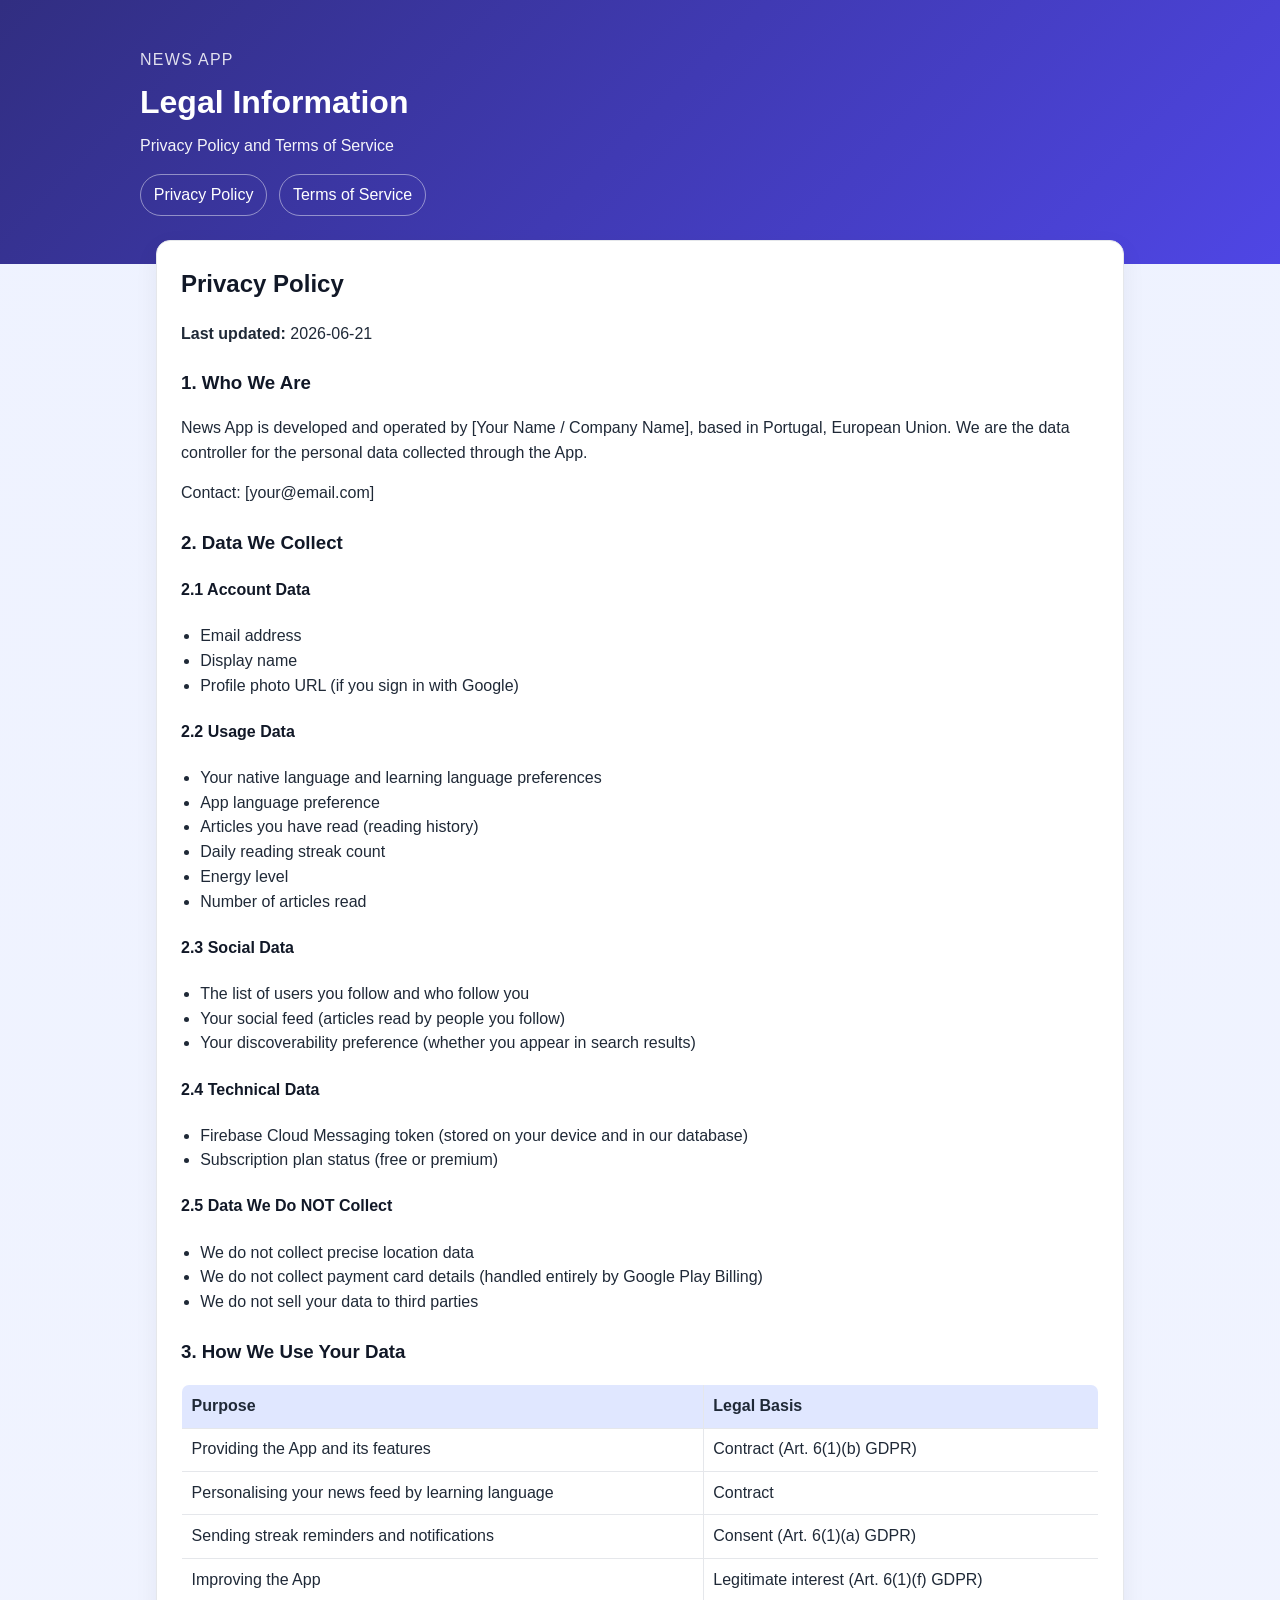
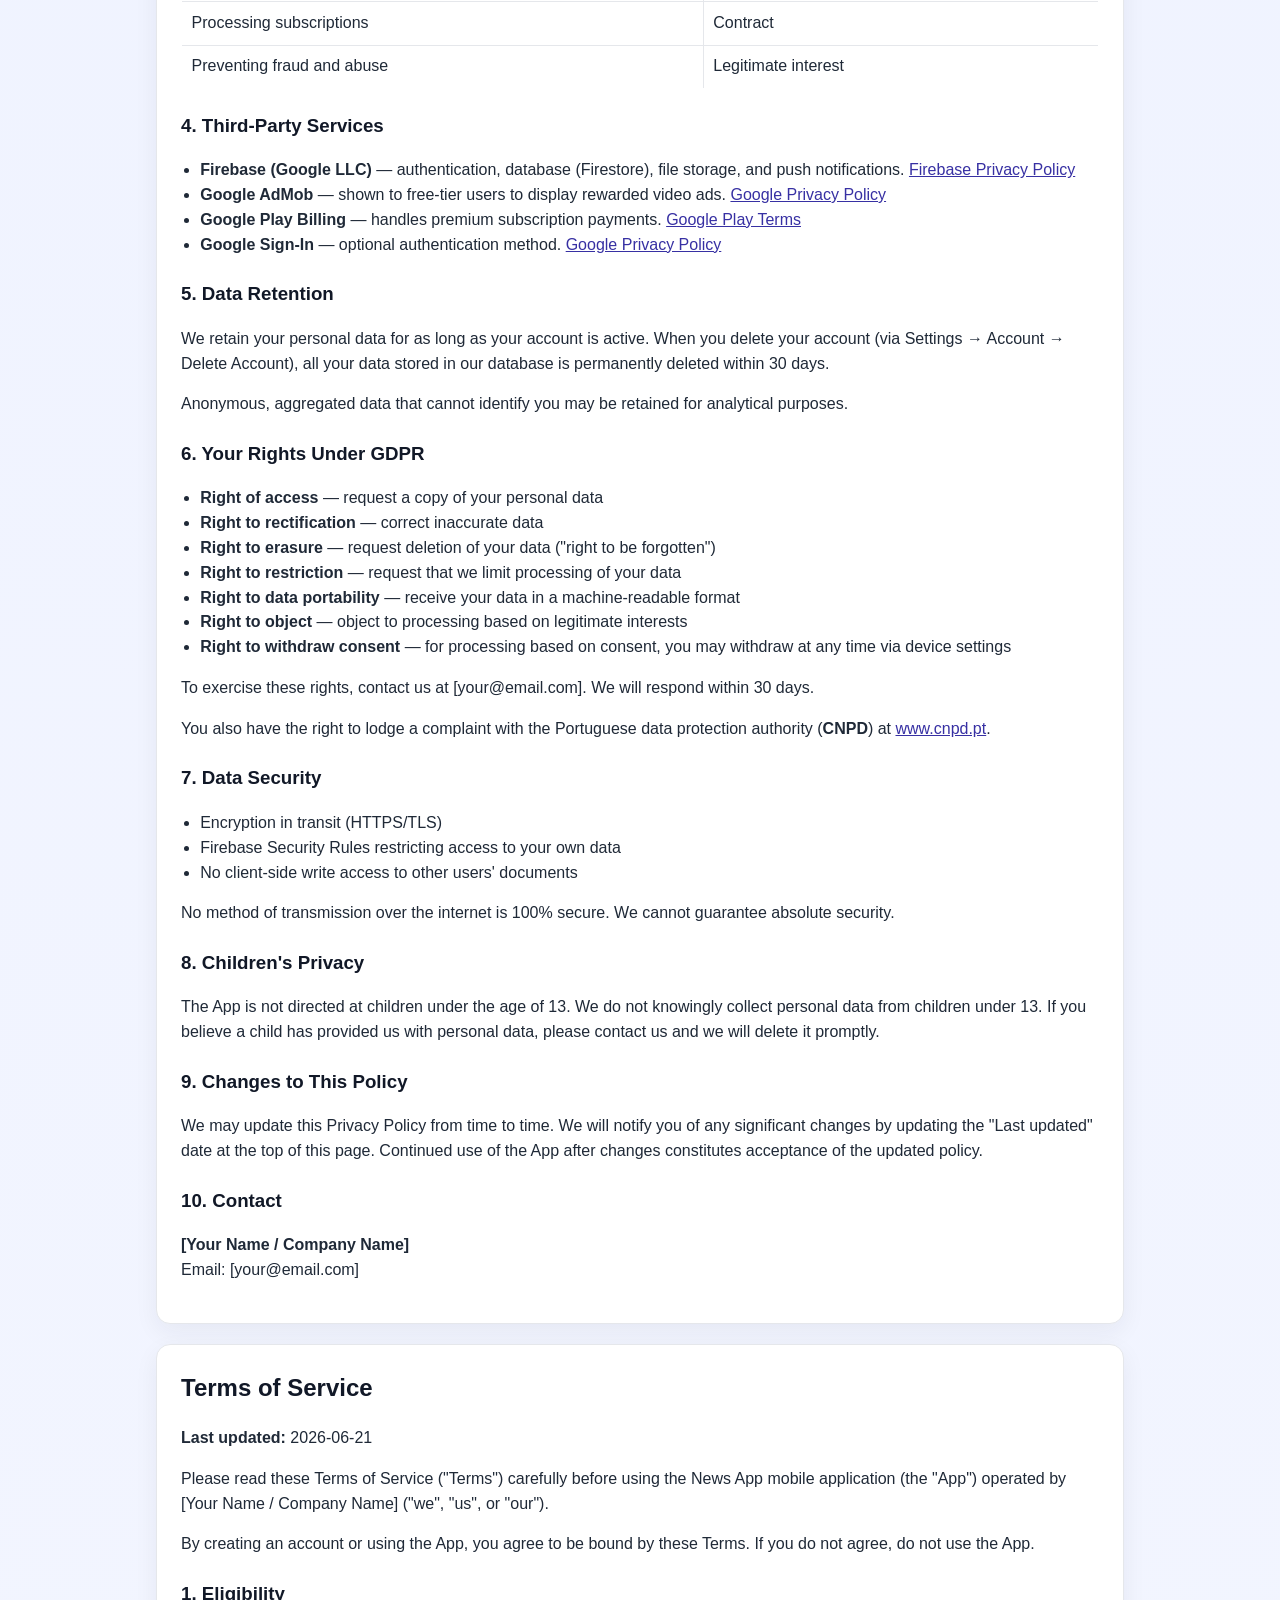
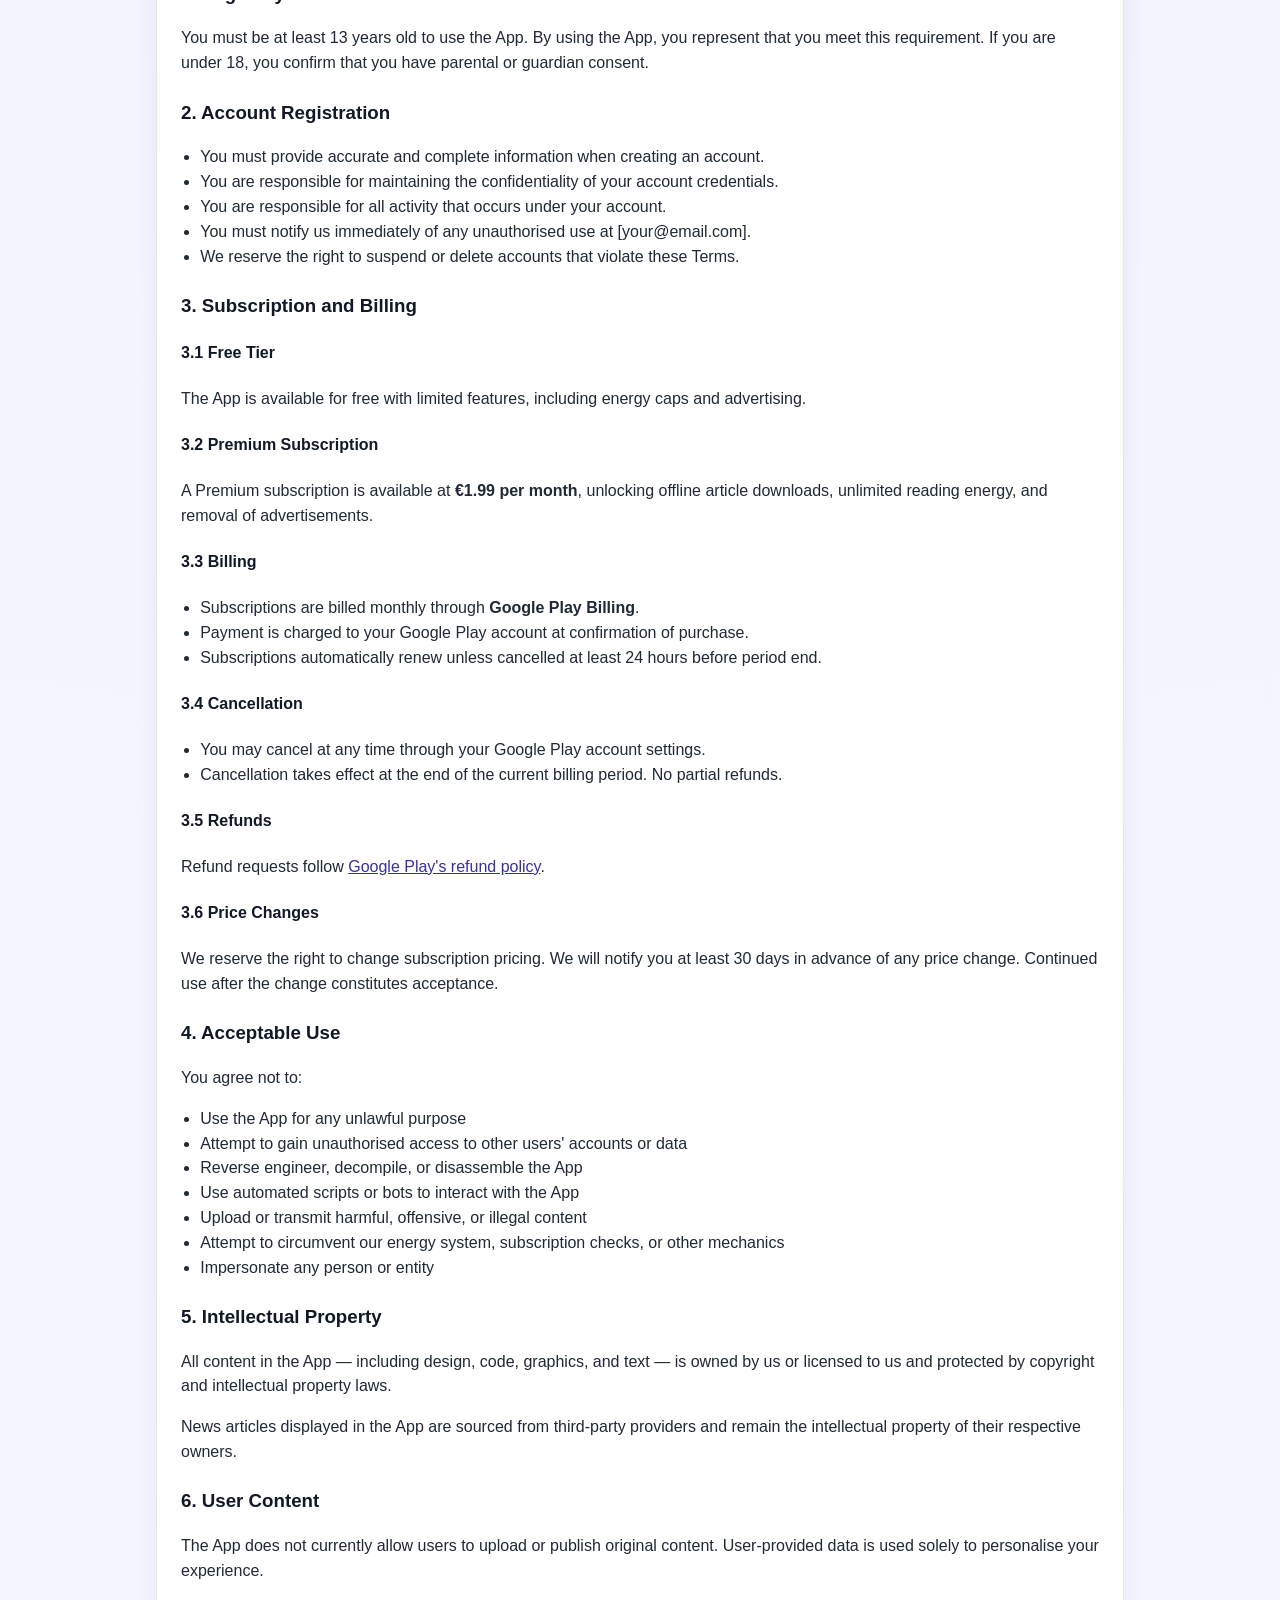
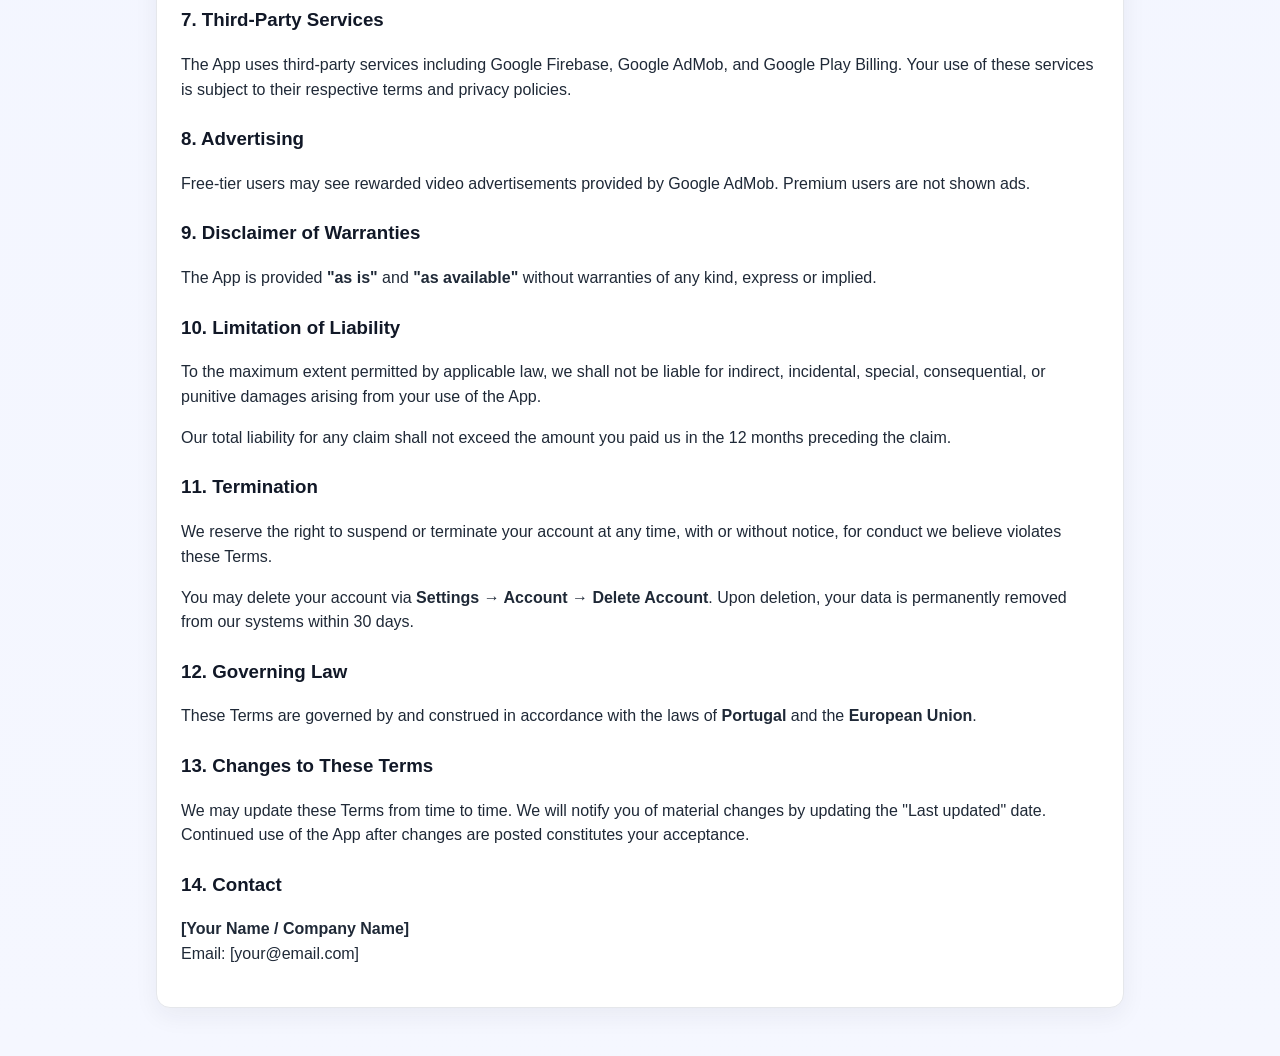
==== index.html @ 48997509 "feat: add styled static legal website with privacy and terms" ====
<!doctype html>
<html lang="en">
  <head>
    <meta charset="UTF-8" />
    <meta name="viewport" content="width=device-width, initial-scale=1.0" />
    <title>News App Legal</title>
    <link rel="stylesheet" href="./styles.css" />
  </head>
  <body>
    <header class="hero">
      <div class="hero__inner">
        <p class="eyebrow">News App</p>
        <h1>Legal Information</h1>
        <p class="hero__subtitle">Privacy Policy and Terms of Service</p>
        <nav>
          <a href="#privacy-policy">Privacy Policy</a>
          <a href="#terms-of-service">Terms of Service</a>
        </nav>
      </div>
    </header>

    <main class="container">
      <article id="privacy-policy" class="panel">
        <h2>Privacy Policy</h2>
        <p><strong>Last updated:</strong> 2026-06-21</p>

        <h3>1. Who We Are</h3>
        <p>
          News App is developed and operated by [Your Name / Company Name], based in Portugal,
          European Union. We are the data controller for the personal data collected through the App.
        </p>
        <p>Contact: [your@email.com]</p>

        <h3>2. Data We Collect</h3>
        <h4>2.1 Account Data</h4>
        <ul>
          <li>Email address</li>
          <li>Display name</li>
          <li>Profile photo URL (if you sign in with Google)</li>
        </ul>

        <h4>2.2 Usage Data</h4>
        <ul>
          <li>Your native language and learning language preferences</li>
          <li>App language preference</li>
          <li>Articles you have read (reading history)</li>
          <li>Daily reading streak count</li>
          <li>Energy level</li>
          <li>Number of articles read</li>
        </ul>

        <h4>2.3 Social Data</h4>
        <ul>
          <li>The list of users you follow and who follow you</li>
          <li>Your social feed (articles read by people you follow)</li>
          <li>Your discoverability preference (whether you appear in search results)</li>
        </ul>

        <h4>2.4 Technical Data</h4>
        <ul>
          <li>Firebase Cloud Messaging token (stored on your device and in our database)</li>
          <li>Subscription plan status (free or premium)</li>
        </ul>

        <h4>2.5 Data We Do NOT Collect</h4>
        <ul>
          <li>We do not collect precise location data</li>
          <li>We do not collect payment card details (handled entirely by Google Play Billing)</li>
          <li>We do not sell your data to third parties</li>
        </ul>

        <h3>3. How We Use Your Data</h3>
        <table>
          <thead>
            <tr>
              <th>Purpose</th>
              <th>Legal Basis</th>
            </tr>
          </thead>
          <tbody>
            <tr>
              <td>Providing the App and its features</td>
              <td>Contract (Art. 6(1)(b) GDPR)</td>
            </tr>
            <tr>
              <td>Personalising your news feed by learning language</td>
              <td>Contract</td>
            </tr>
            <tr>
              <td>Sending streak reminders and notifications</td>
              <td>Consent (Art. 6(1)(a) GDPR)</td>
            </tr>
            <tr>
              <td>Improving the App</td>
              <td>Legitimate interest (Art. 6(1)(f) GDPR)</td>
            </tr>
            <tr>
              <td>Processing subscriptions</td>
              <td>Contract</td>
            </tr>
            <tr>
              <td>Preventing fraud and abuse</td>
              <td>Legitimate interest</td>
            </tr>
          </tbody>
        </table>

        <h3>4. Third-Party Services</h3>
        <ul>
          <li>
            <strong>Firebase (Google LLC)</strong> — authentication, database (Firestore), file storage,
            and push notifications.
            <a href="https://firebase.google.com/support/privacy">Firebase Privacy Policy</a>
          </li>
          <li>
            <strong>Google AdMob</strong> — shown to free-tier users to display rewarded video ads.
            <a href="https://policies.google.com/privacy">Google Privacy Policy</a>
          </li>
          <li>
            <strong>Google Play Billing</strong> — handles premium subscription payments.
            <a href="https://play.google.com/about/play-terms/">Google Play Terms</a>
          </li>
          <li>
            <strong>Google Sign-In</strong> — optional authentication method.
            <a href="https://policies.google.com/privacy">Google Privacy Policy</a>
          </li>
        </ul>

        <h3>5. Data Retention</h3>
        <p>
          We retain your personal data for as long as your account is active. When you delete your
          account (via Settings → Account → Delete Account), all your data stored in our database is
          permanently deleted within 30 days.
        </p>
        <p>
          Anonymous, aggregated data that cannot identify you may be retained for analytical purposes.
        </p>

        <h3>6. Your Rights Under GDPR</h3>
        <ul>
          <li><strong>Right of access</strong> — request a copy of your personal data</li>
          <li><strong>Right to rectification</strong> — correct inaccurate data</li>
          <li><strong>Right to erasure</strong> — request deletion of your data ("right to be forgotten")</li>
          <li>
            <strong>Right to restriction</strong> — request that we limit processing of your data
          </li>
          <li>
            <strong>Right to data portability</strong> — receive your data in a machine-readable format
          </li>
          <li>
            <strong>Right to object</strong> — object to processing based on legitimate interests
          </li>
          <li>
            <strong>Right to withdraw consent</strong> — for processing based on consent, you may
            withdraw at any time via device settings
          </li>
        </ul>
        <p>To exercise these rights, contact us at [your@email.com]. We will respond within 30 days.</p>
        <p>
          You also have the right to lodge a complaint with the Portuguese data protection authority
          (<strong>CNPD</strong>) at
          <a href="https://www.cnpd.pt">www.cnpd.pt</a>.
        </p>

        <h3>7. Data Security</h3>
        <ul>
          <li>Encryption in transit (HTTPS/TLS)</li>
          <li>Firebase Security Rules restricting access to your own data</li>
          <li>No client-side write access to other users' documents</li>
        </ul>
        <p>
          No method of transmission over the internet is 100% secure. We cannot guarantee absolute
          security.
        </p>

        <h3>8. Children's Privacy</h3>
        <p>
          The App is not directed at children under the age of 13. We do not knowingly collect personal
          data from children under 13. If you believe a child has provided us with personal data, please
          contact us and we will delete it promptly.
        </p>

        <h3>9. Changes to This Policy</h3>
        <p>
          We may update this Privacy Policy from time to time. We will notify you of any significant
          changes by updating the "Last updated" date at the top of this page. Continued use of the App
          after changes constitutes acceptance of the updated policy.
        </p>

        <h3>10. Contact</h3>
        <p><strong>[Your Name / Company Name]</strong><br />Email: [your@email.com]</p>
      </article>

      <article id="terms-of-service" class="panel">
        <h2>Terms of Service</h2>
        <p><strong>Last updated:</strong> 2026-06-21</p>

        <p>
          Please read these Terms of Service ("Terms") carefully before using the News App mobile
          application (the "App") operated by [Your Name / Company Name] ("we", "us", or "our").
        </p>
        <p>
          By creating an account or using the App, you agree to be bound by these Terms. If you do not
          agree, do not use the App.
        </p>

        <h3>1. Eligibility</h3>
        <p>
          You must be at least 13 years old to use the App. By using the App, you represent that you meet
          this requirement. If you are under 18, you confirm that you have parental or guardian consent.
        </p>

        <h3>2. Account Registration</h3>
        <ul>
          <li>You must provide accurate and complete information when creating an account.</li>
          <li>You are responsible for maintaining the confidentiality of your account credentials.</li>
          <li>You are responsible for all activity that occurs under your account.</li>
          <li>You must notify us immediately of any unauthorised use at [your@email.com].</li>
          <li>We reserve the right to suspend or delete accounts that violate these Terms.</li>
        </ul>

        <h3>3. Subscription and Billing</h3>
        <h4>3.1 Free Tier</h4>
        <p>The App is available for free with limited features, including energy caps and advertising.</p>

        <h4>3.2 Premium Subscription</h4>
        <p>
          A Premium subscription is available at <strong>€1.99 per month</strong>, unlocking offline
          article downloads, unlimited reading energy, and removal of advertisements.
        </p>

        <h4>3.3 Billing</h4>
        <ul>
          <li>Subscriptions are billed monthly through <strong>Google Play Billing</strong>.</li>
          <li>Payment is charged to your Google Play account at confirmation of purchase.</li>
          <li>
            Subscriptions automatically renew unless cancelled at least 24 hours before period end.
          </li>
        </ul>

        <h4>3.4 Cancellation</h4>
        <ul>
          <li>You may cancel at any time through your Google Play account settings.</li>
          <li>Cancellation takes effect at the end of the current billing period. No partial refunds.</li>
        </ul>

        <h4>3.5 Refunds</h4>
        <p>
          Refund requests follow
          <a href="https://support.google.com/googleplay/answer/2479637"
            >Google Play's refund policy</a
          >.
        </p>

        <h4>3.6 Price Changes</h4>
        <p>
          We reserve the right to change subscription pricing. We will notify you at least 30 days in
          advance of any price change. Continued use after the change constitutes acceptance.
        </p>

        <h3>4. Acceptable Use</h3>
        <p>You agree not to:</p>
        <ul>
          <li>Use the App for any unlawful purpose</li>
          <li>Attempt to gain unauthorised access to other users' accounts or data</li>
          <li>Reverse engineer, decompile, or disassemble the App</li>
          <li>Use automated scripts or bots to interact with the App</li>
          <li>Upload or transmit harmful, offensive, or illegal content</li>
          <li>Attempt to circumvent our energy system, subscription checks, or other mechanics</li>
          <li>Impersonate any person or entity</li>
        </ul>

        <h3>5. Intellectual Property</h3>
        <p>
          All content in the App — including design, code, graphics, and text — is owned by us or
          licensed to us and protected by copyright and intellectual property laws.
        </p>
        <p>
          News articles displayed in the App are sourced from third-party providers and remain the
          intellectual property of their respective owners.
        </p>

        <h3>6. User Content</h3>
        <p>
          The App does not currently allow users to upload or publish original content. User-provided data
          is used solely to personalise your experience.
        </p>

        <h3>7. Third-Party Services</h3>
        <p>
          The App uses third-party services including Google Firebase, Google AdMob, and Google Play
          Billing. Your use of these services is subject to their respective terms and privacy policies.
        </p>

        <h3>8. Advertising</h3>
        <p>
          Free-tier users may see rewarded video advertisements provided by Google AdMob. Premium users
          are not shown ads.
        </p>

        <h3>9. Disclaimer of Warranties</h3>
        <p>
          The App is provided <strong>"as is"</strong> and <strong>"as available"</strong> without
          warranties of any kind, express or implied.
        </p>

        <h3>10. Limitation of Liability</h3>
        <p>
          To the maximum extent permitted by applicable law, we shall not be liable for indirect,
          incidental, special, consequential, or punitive damages arising from your use of the App.
        </p>
        <p>
          Our total liability for any claim shall not exceed the amount you paid us in the 12 months
          preceding the claim.
        </p>

        <h3>11. Termination</h3>
        <p>
          We reserve the right to suspend or terminate your account at any time, with or without notice,
          for conduct we believe violates these Terms.
        </p>
        <p>
          You may delete your account via <strong>Settings → Account → Delete Account</strong>. Upon
          deletion, your data is permanently removed from our systems within 30 days.
        </p>

        <h3>12. Governing Law</h3>
        <p>
          These Terms are governed by and construed in accordance with the laws of <strong>Portugal</strong>
          and the <strong>European Union</strong>.
        </p>

        <h3>13. Changes to These Terms</h3>
        <p>
          We may update these Terms from time to time. We will notify you of material changes by updating
          the "Last updated" date. Continued use of the App after changes are posted constitutes your
          acceptance.
        </p>

        <h3>14. Contact</h3>
        <p><strong>[Your Name / Company Name]</strong><br />Email: [your@email.com]</p>
      </article>
    </main>
  </body>
</html>
---- styles.css ----
:root {
  --bg: #f5f7ff;
  --surface: #ffffff;
  --text: #1f2937;
  --muted: #4b5563;
  --line: #e5e7eb;
  --primary: #3730a3;
  --primary-soft: #e0e7ff;
}

* {
  box-sizing: border-box;
}

body {
  margin: 0;
  font-family: Inter, -apple-system, BlinkMacSystemFont, "Segoe UI", Roboto, sans-serif;
  color: var(--text);
  background: radial-gradient(circle at top, #eef2ff, var(--bg));
  line-height: 1.55;
}

.hero {
  background: linear-gradient(135deg, #312e81, #4f46e5);
  color: #fff;
  padding: 3rem 1rem;
}

.hero__inner {
  max-width: 1000px;
  margin: 0 auto;
}

.eyebrow {
  text-transform: uppercase;
  letter-spacing: 0.08em;
  margin: 0;
  opacity: 0.85;
}

.hero h1 {
  margin: 0.35rem 0;
}

.hero__subtitle {
  margin: 0 0 1rem;
  opacity: 0.95;
}

nav {
  display: flex;
  gap: 0.75rem;
  flex-wrap: wrap;
}

nav a {
  color: #fff;
  text-decoration: none;
  border: 1px solid rgba(255, 255, 255, 0.45);
  padding: 0.45rem 0.8rem;
  border-radius: 999px;
}

.container {
  max-width: 1000px;
  margin: -1.5rem auto 3rem;
  padding: 0 1rem;
  display: grid;
  gap: 1.25rem;
}

.panel {
  background: var(--surface);
  border: 1px solid var(--line);
  border-radius: 14px;
  padding: 1.5rem;
  box-shadow: 0 8px 24px rgba(30, 41, 59, 0.06);
}

h2,
h3,
h4 {
  color: #111827;
}

h2 {
  margin-top: 0;
}

h3 {
  margin-top: 1.35rem;
}

ul {
  padding-left: 1.2rem;
}

a {
  color: var(--primary);
}

table {
  width: 100%;
  border-collapse: collapse;
  border: 1px solid var(--line);
  border-radius: 8px;
  overflow: hidden;
}

th,
td {
  border: 1px solid var(--line);
  text-align: left;
  padding: 0.55rem 0.6rem;
  vertical-align: top;
}

th {
  background: var(--primary-soft);
}

@media (max-width: 700px) {
  .hero {
    padding: 2.2rem 1rem;
  }

  .panel {
    padding: 1rem;
  }
}
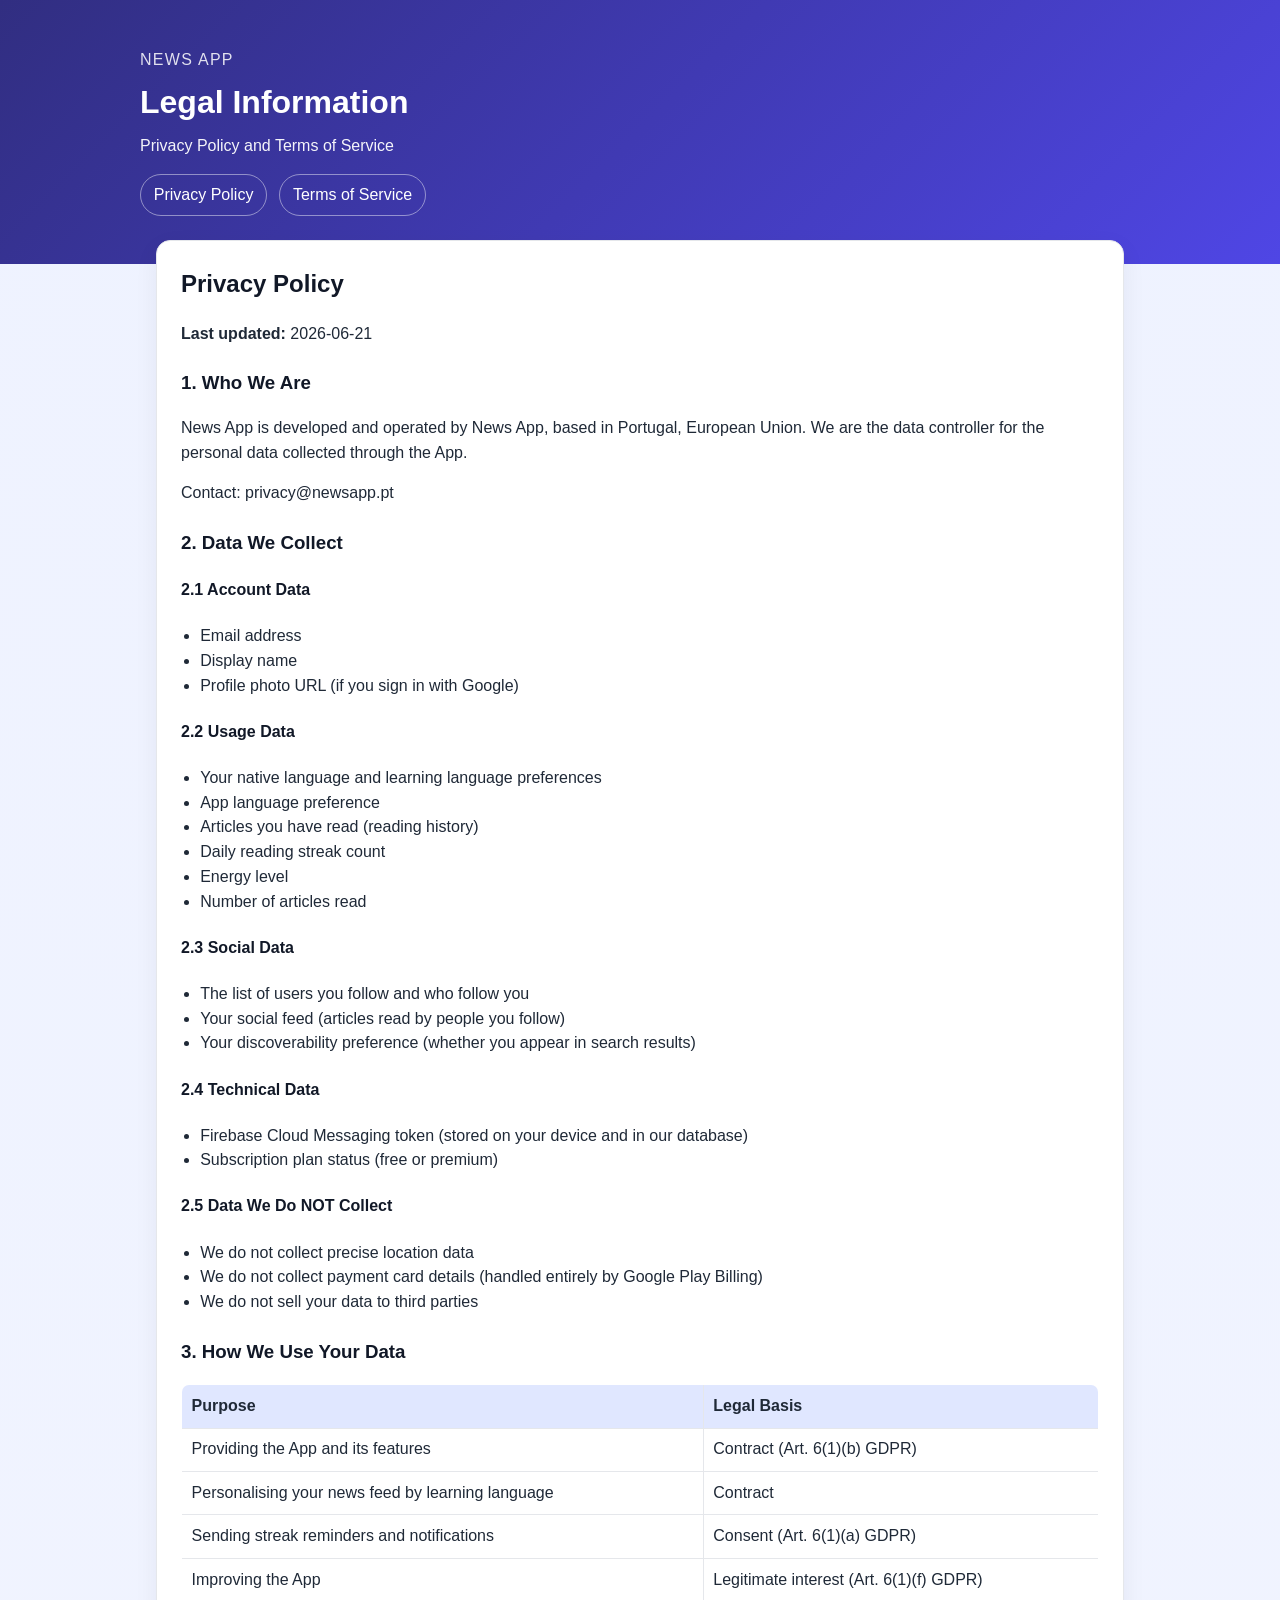
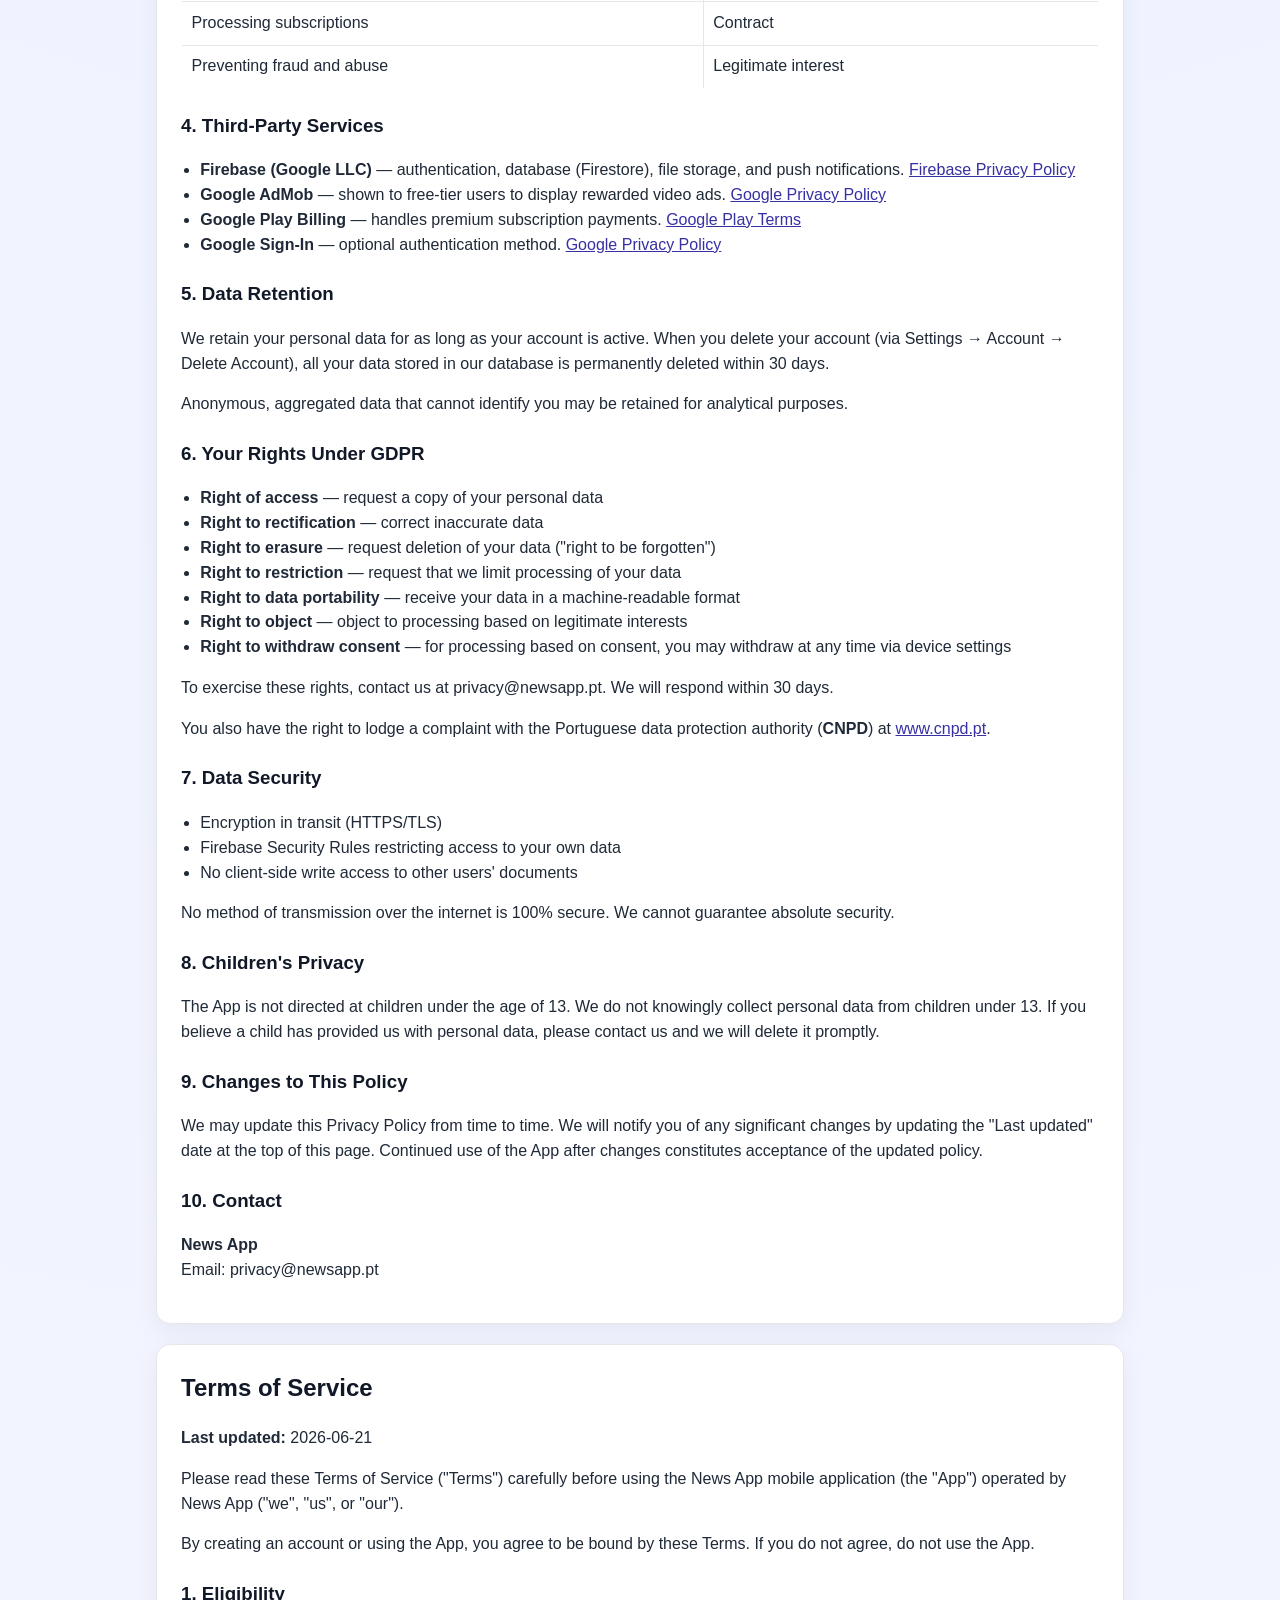
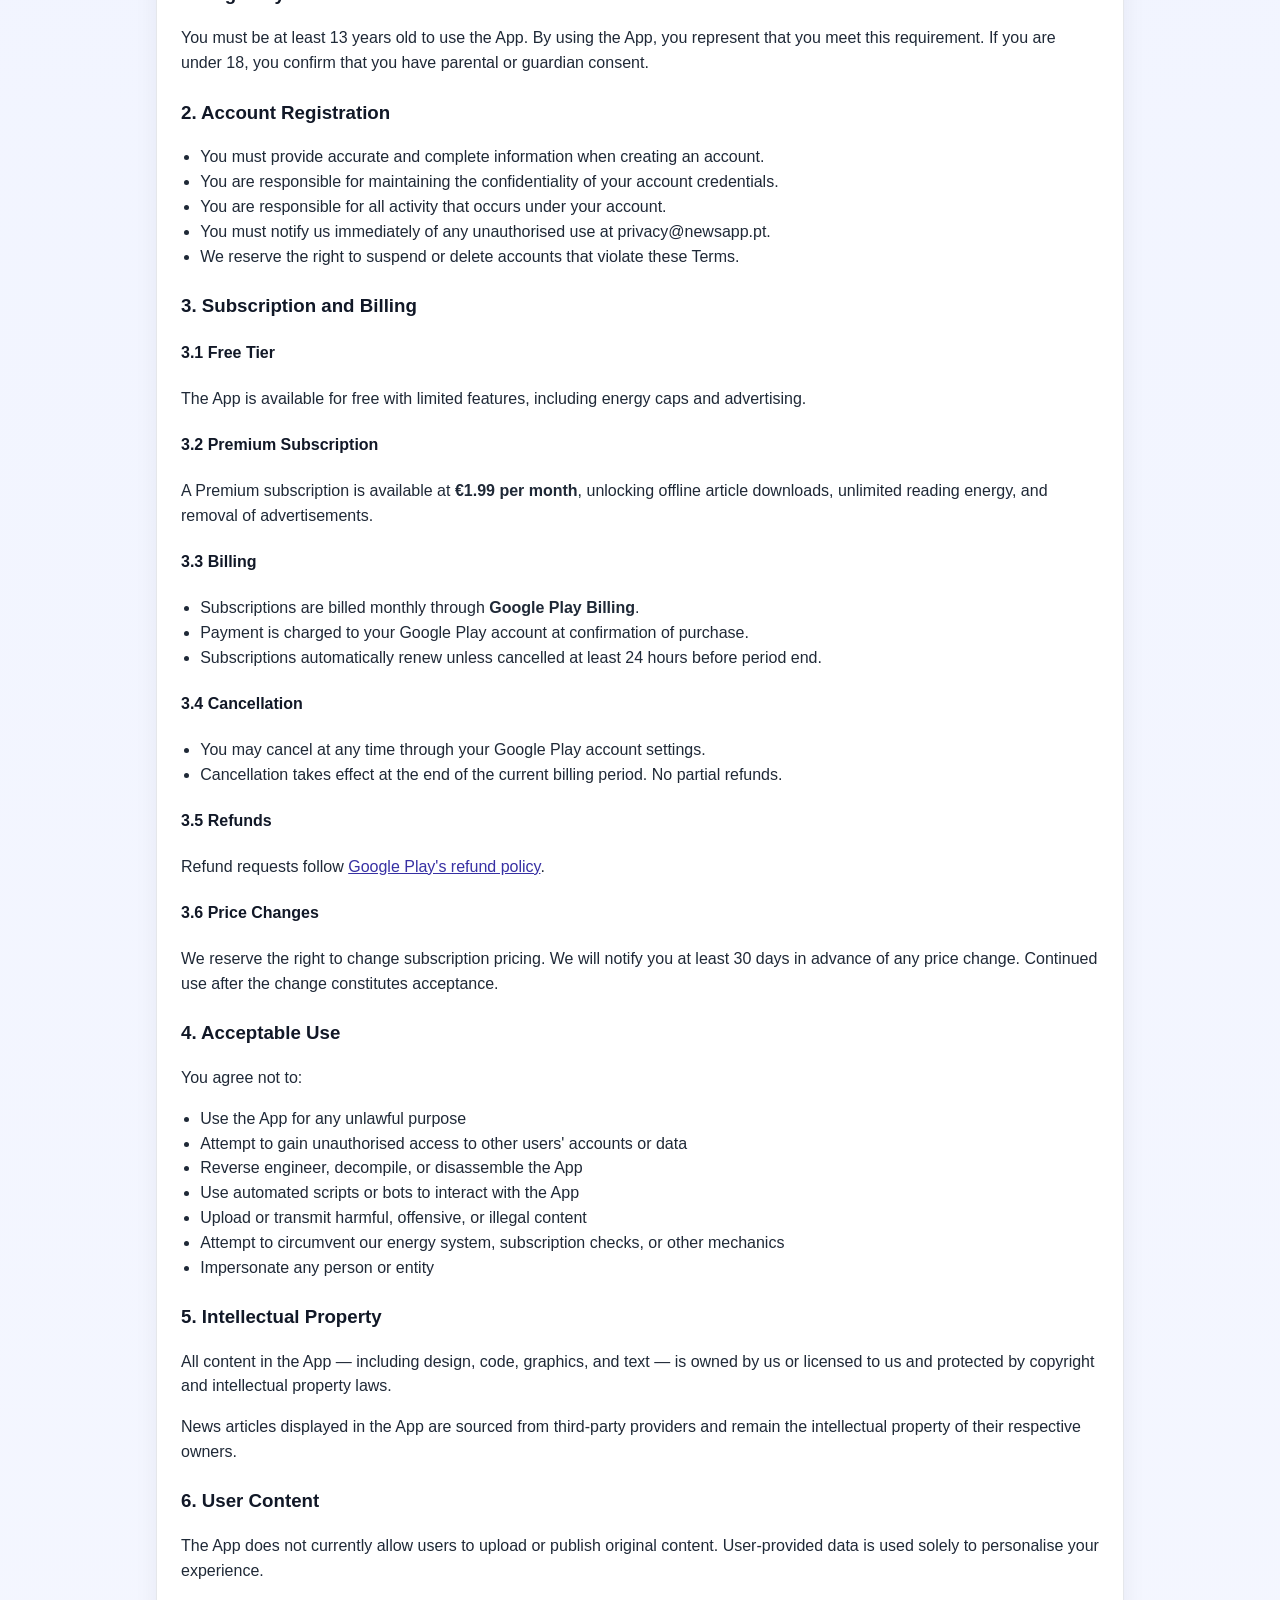
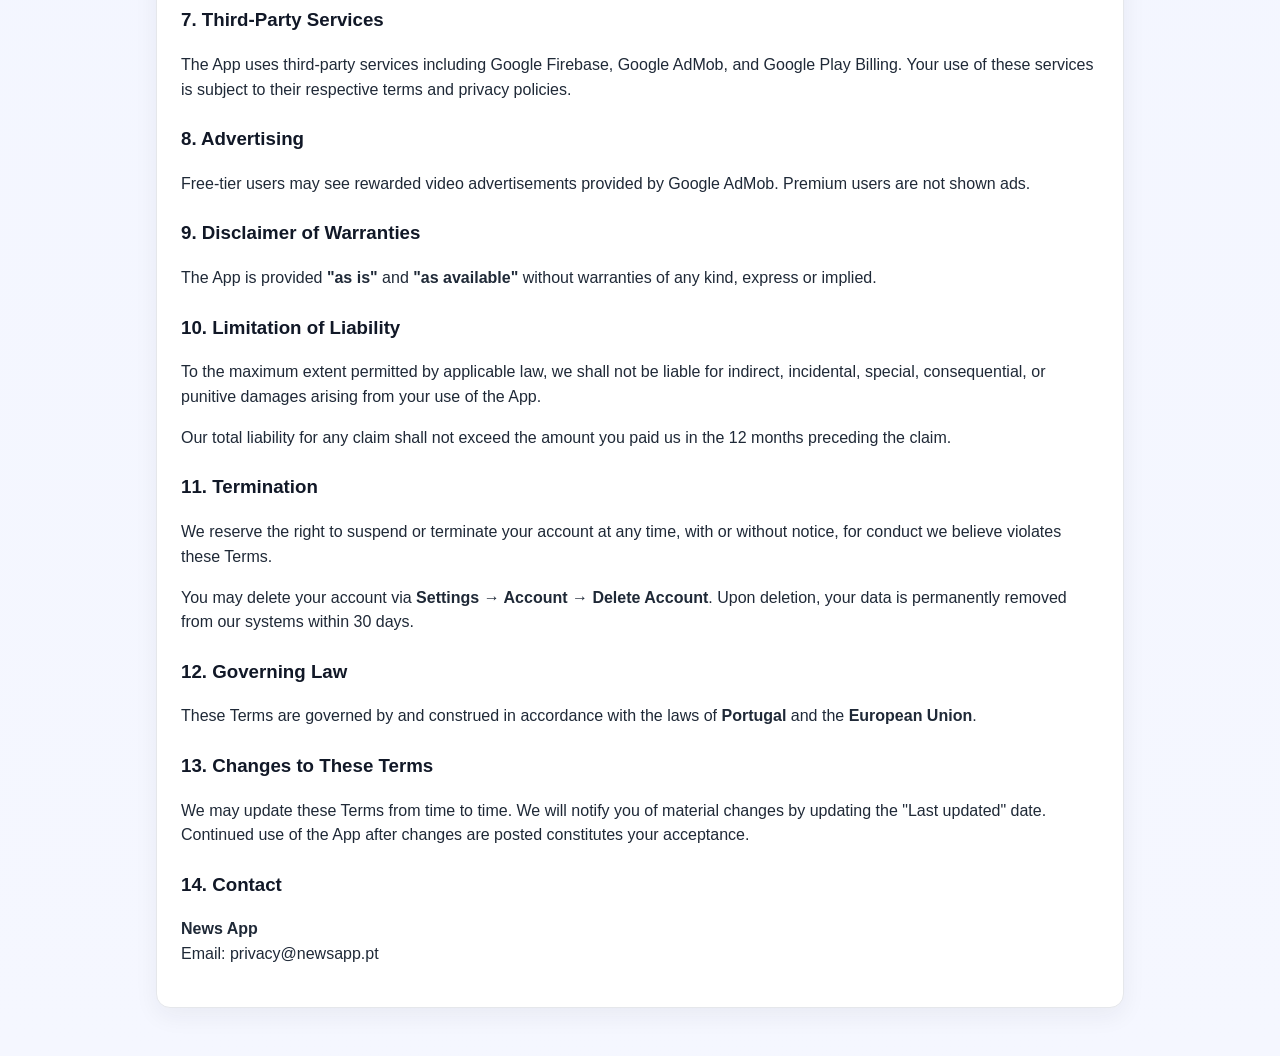
==== commit c2695f05: "docs: replace legal placeholders with concrete app contact info" ====
--- a/index.html
+++ b/index.html
@@ -26,10 +26,10 @@
 
         <h3>1. Who We Are</h3>
         <p>
-          News App is developed and operated by [Your Name / Company Name], based in Portugal,
+          News App is developed and operated by News App, based in Portugal,
           European Union. We are the data controller for the personal data collected through the App.
         </p>
-        <p>Contact: [your@email.com]</p>
+        <p>Contact: privacy@newsapp.pt</p>
 
         <h3>2. Data We Collect</h3>
         <h4>2.1 Account Data</h4>
@@ -155,7 +155,7 @@
             withdraw at any time via device settings
           </li>
         </ul>
-        <p>To exercise these rights, contact us at [your@email.com]. We will respond within 30 days.</p>
+        <p>To exercise these rights, contact us at privacy@newsapp.pt. We will respond within 30 days.</p>
         <p>
           You also have the right to lodge a complaint with the Portuguese data protection authority
           (<strong>CNPD</strong>) at
@@ -188,7 +188,7 @@
         </p>
 
         <h3>10. Contact</h3>
-        <p><strong>[Your Name / Company Name]</strong><br />Email: [your@email.com]</p>
+        <p><strong>News App</strong><br />Email: privacy@newsapp.pt</p>
       </article>
 
       <article id="terms-of-service" class="panel">
@@ -197,7 +197,7 @@
 
         <p>
           Please read these Terms of Service ("Terms") carefully before using the News App mobile
-          application (the "App") operated by [Your Name / Company Name] ("we", "us", or "our").
+          application (the "App") operated by News App ("we", "us", or "our").
         </p>
         <p>
           By creating an account or using the App, you agree to be bound by these Terms. If you do not
@@ -215,7 +215,7 @@
           <li>You must provide accurate and complete information when creating an account.</li>
           <li>You are responsible for maintaining the confidentiality of your account credentials.</li>
           <li>You are responsible for all activity that occurs under your account.</li>
-          <li>You must notify us immediately of any unauthorised use at [your@email.com].</li>
+          <li>You must notify us immediately of any unauthorised use at privacy@newsapp.pt.</li>
           <li>We reserve the right to suspend or delete accounts that violate these Terms.</li>
         </ul>
 
@@ -338,7 +338,7 @@
         </p>
 
         <h3>14. Contact</h3>
-        <p><strong>[Your Name / Company Name]</strong><br />Email: [your@email.com]</p>
+        <p><strong>News App</strong><br />Email: privacy@newsapp.pt</p>
       </article>
     </main>
   </body>
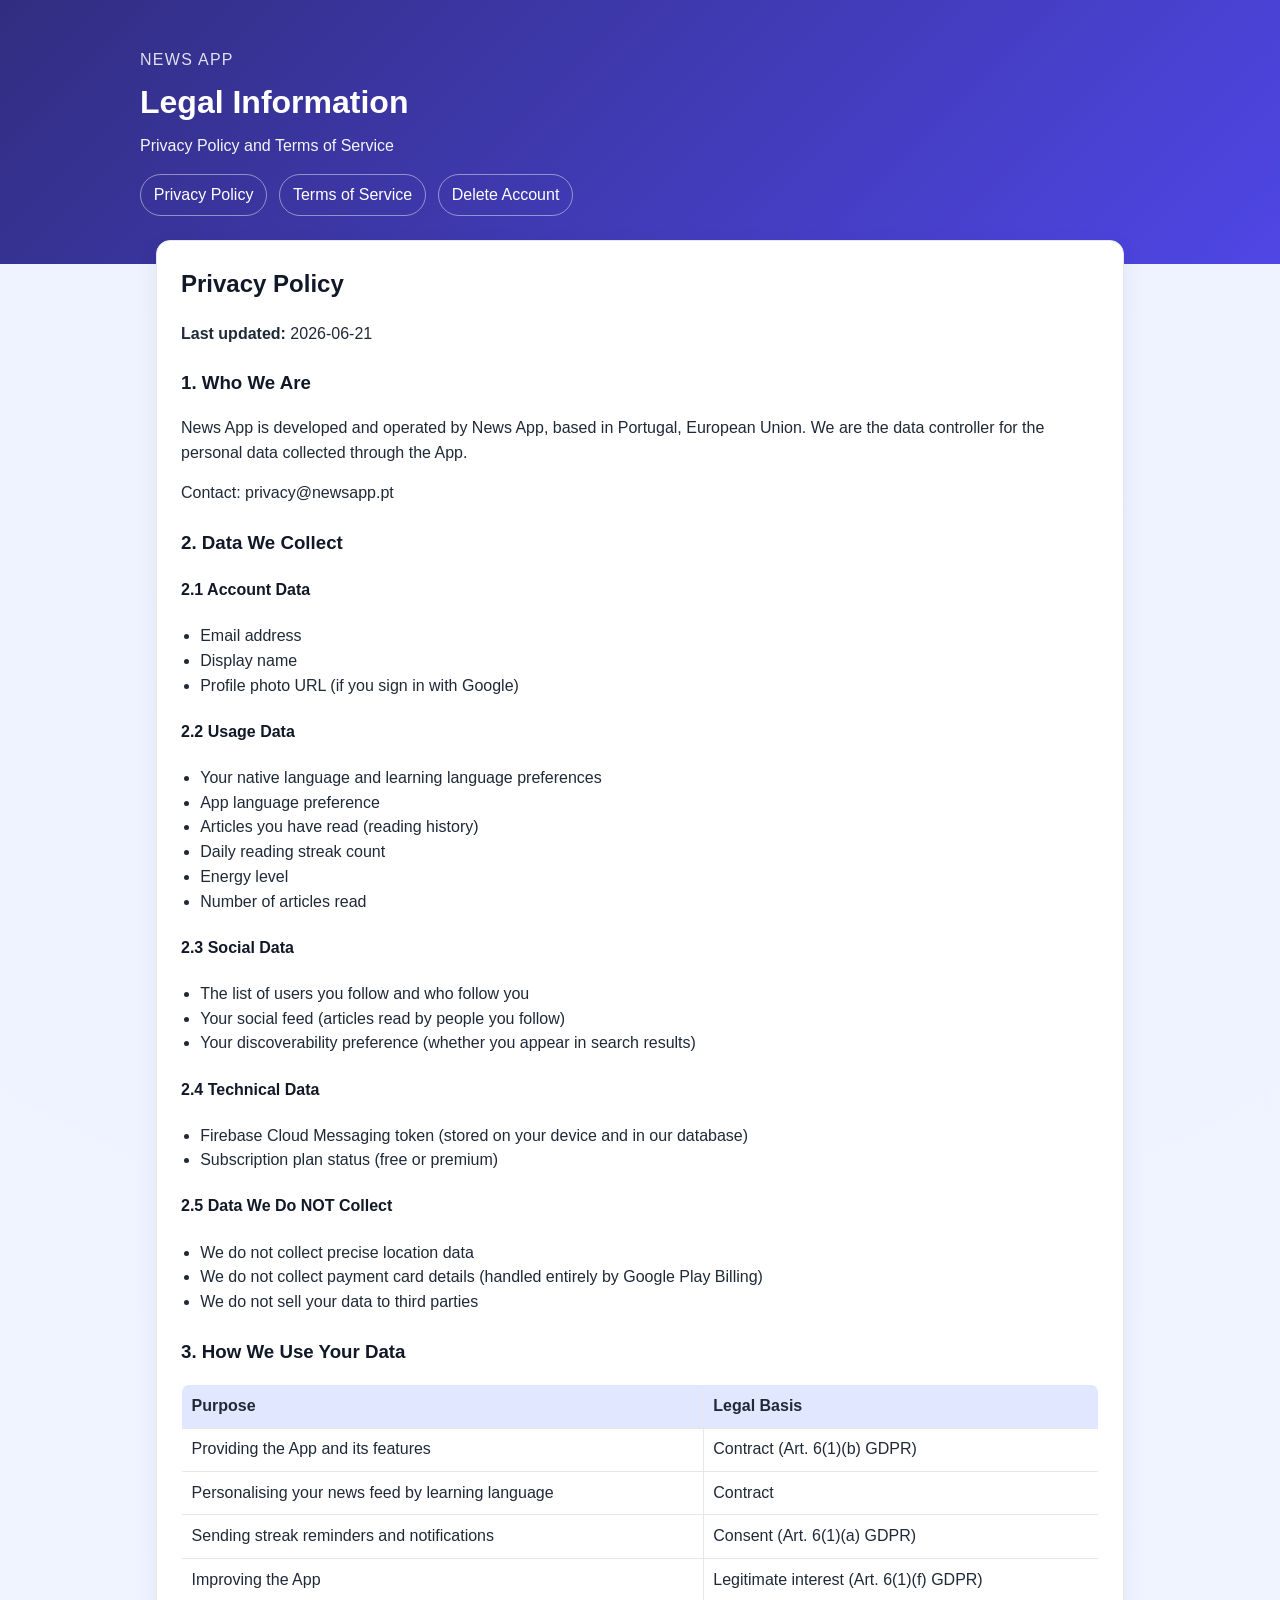
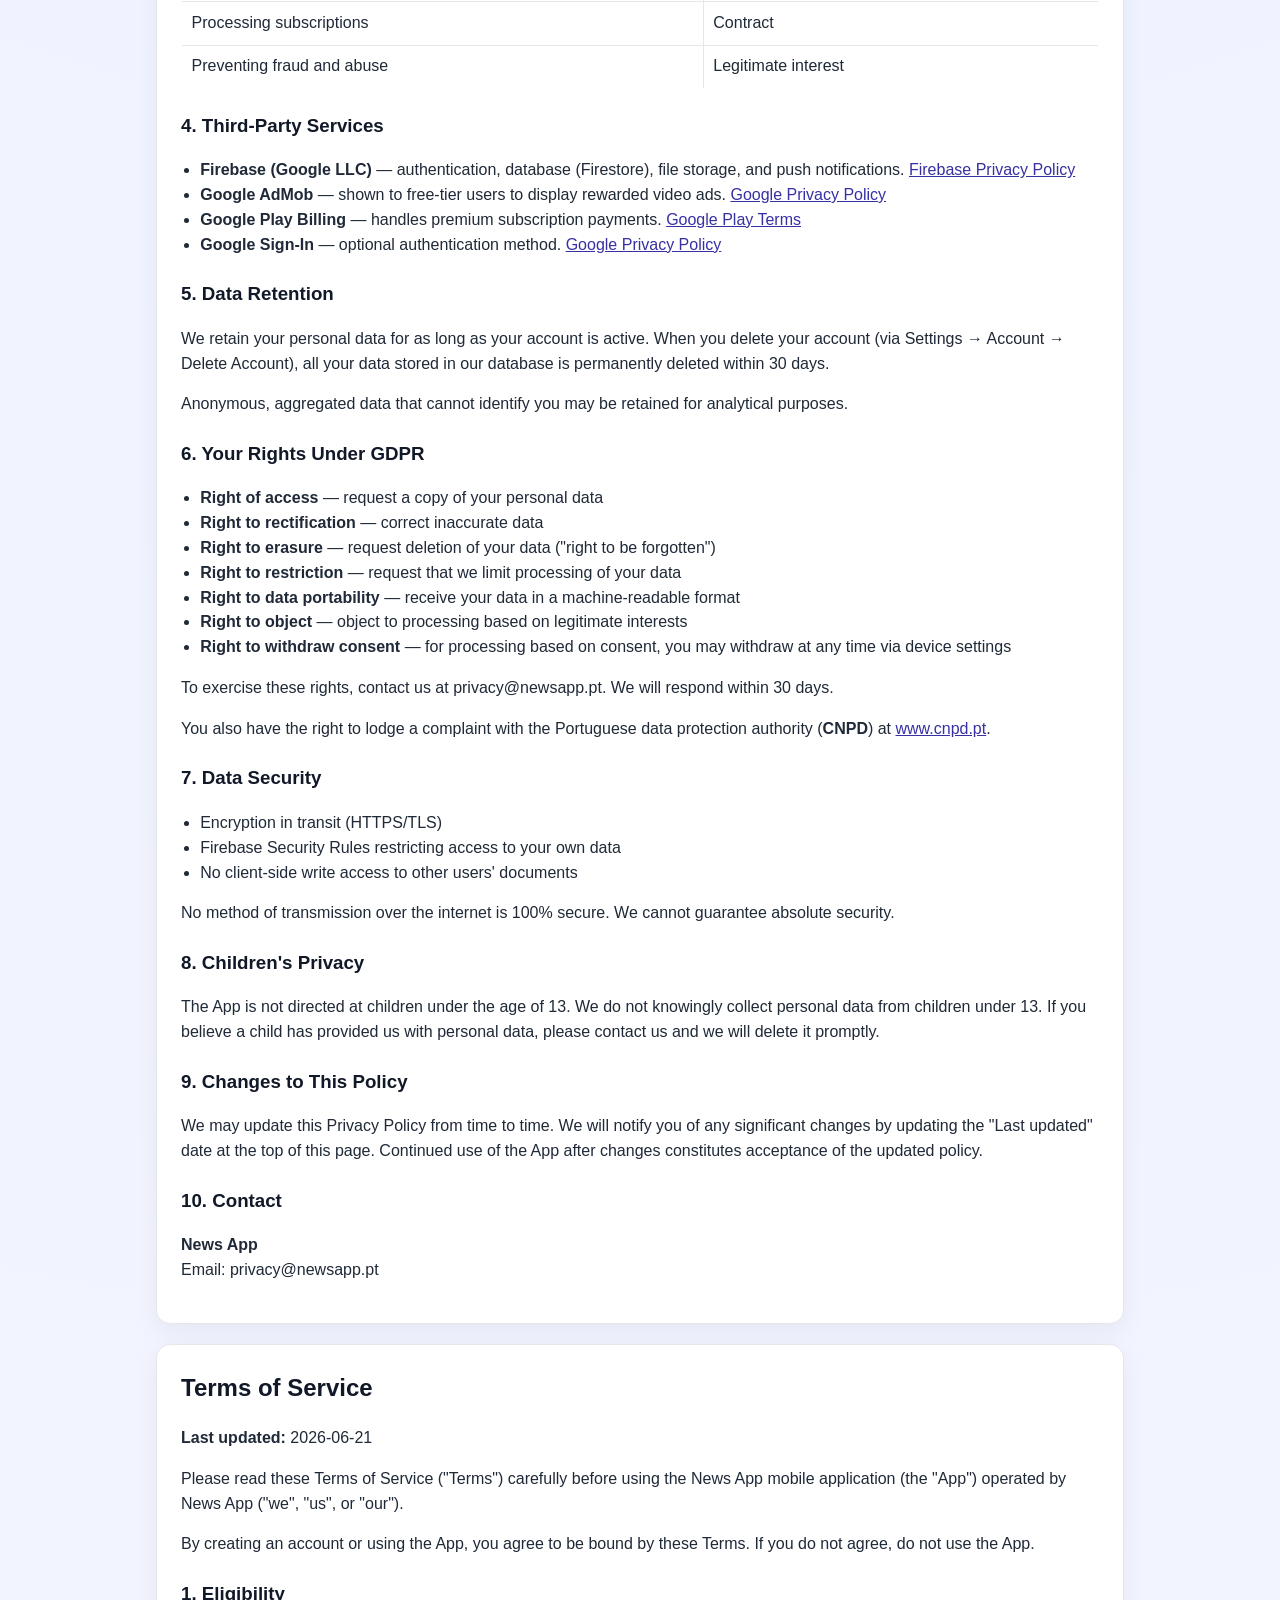
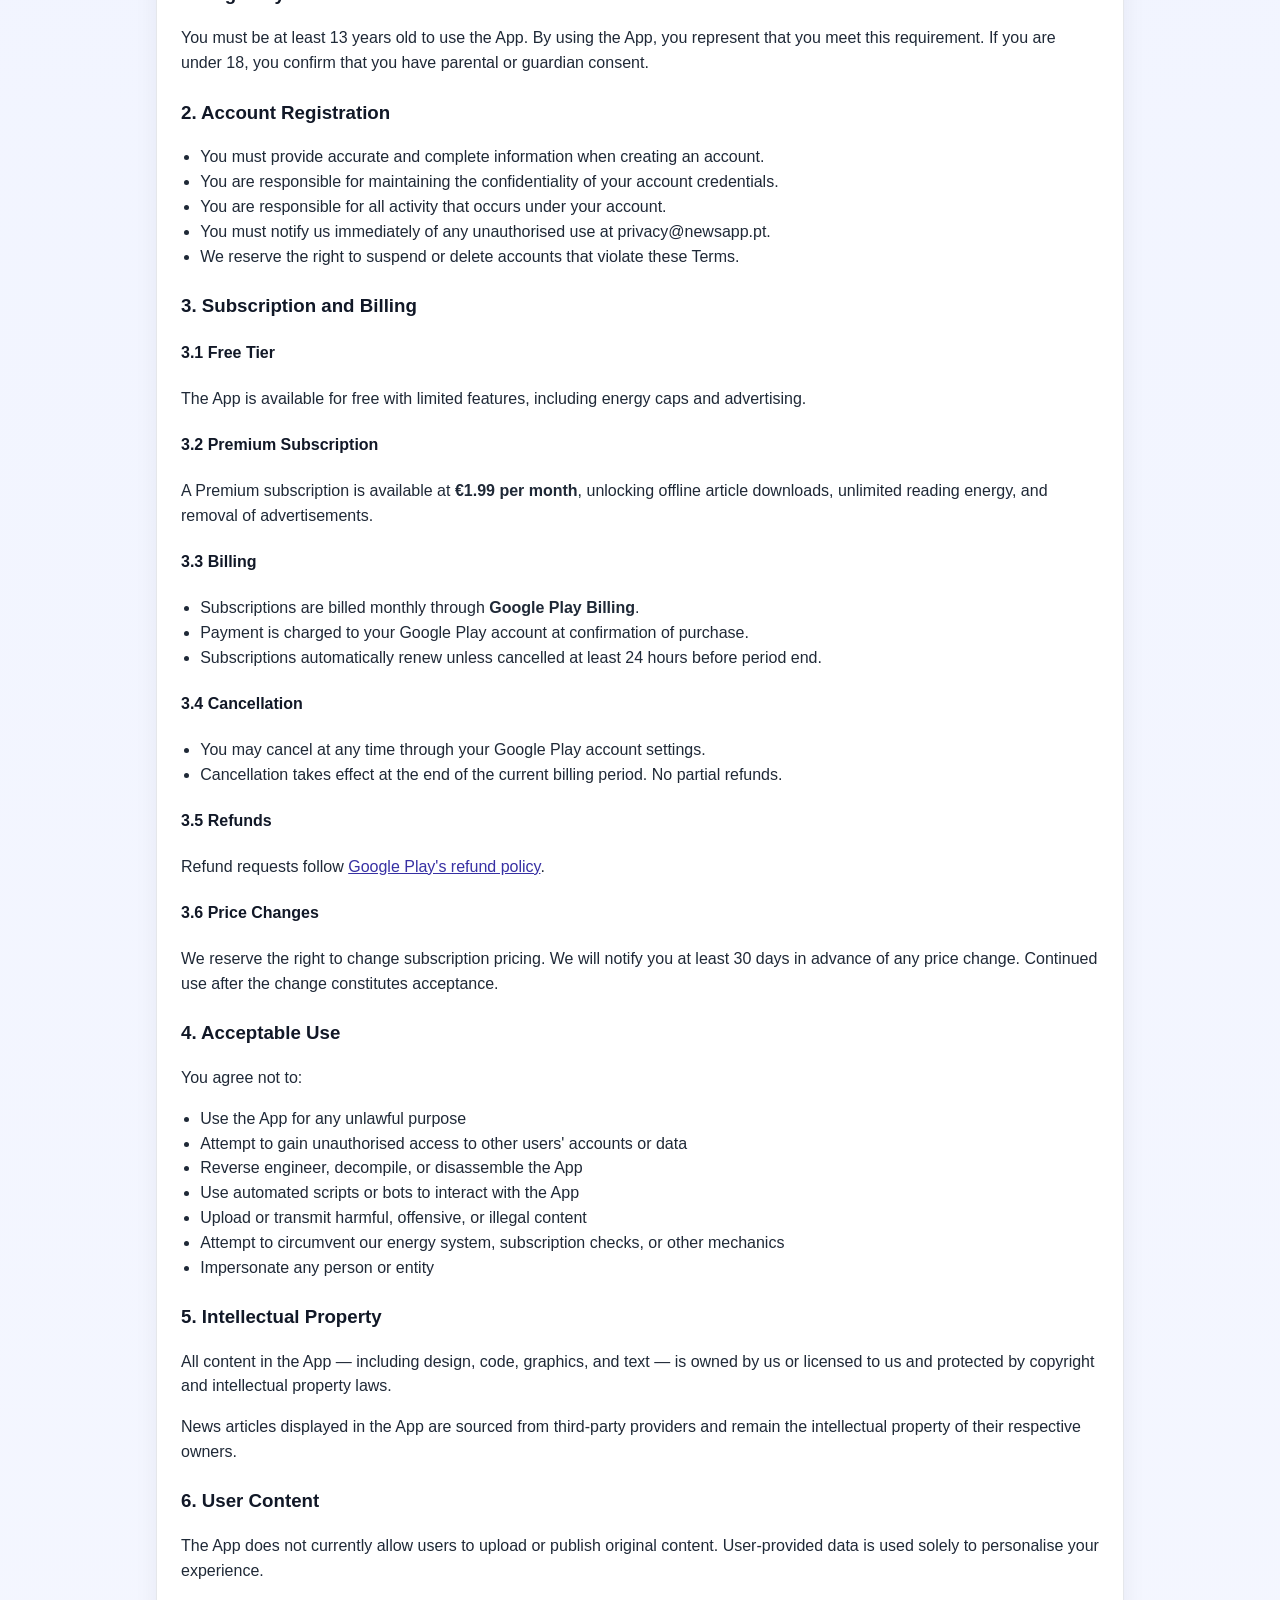
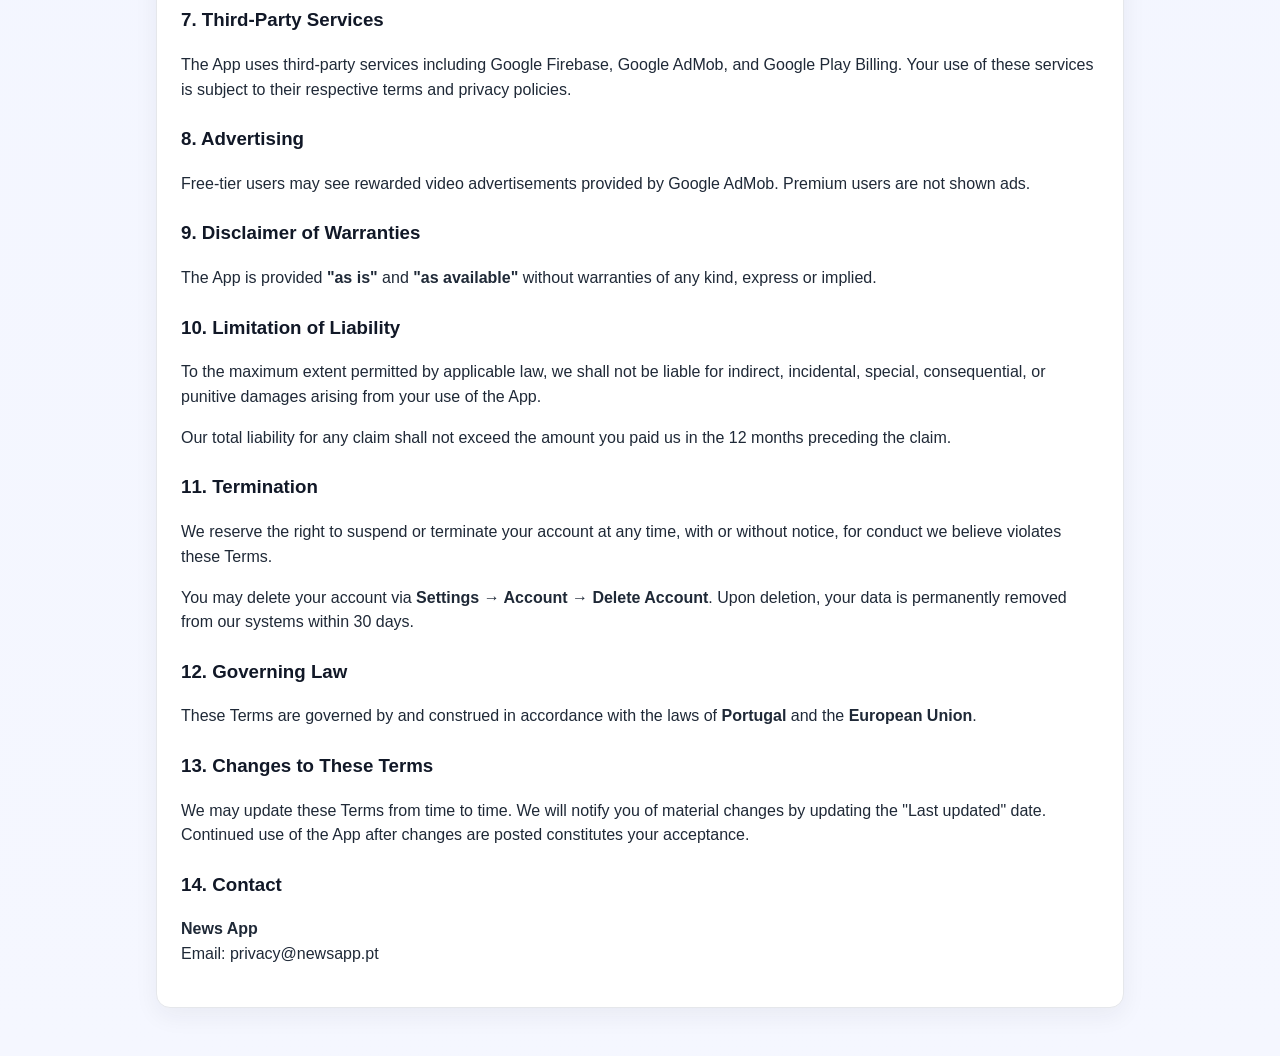
==== commit a9ce01f1: "Add delete account legal page and homepage link" ====
--- a/index.html
+++ b/index.html
@@ -15,6 +15,7 @@
         <nav>
           <a href="#privacy-policy">Privacy Policy</a>
           <a href="#terms-of-service">Terms of Service</a>
+          <a href="./delete-account.html">Delete Account</a>
         </nav>
       </div>
     </header>
